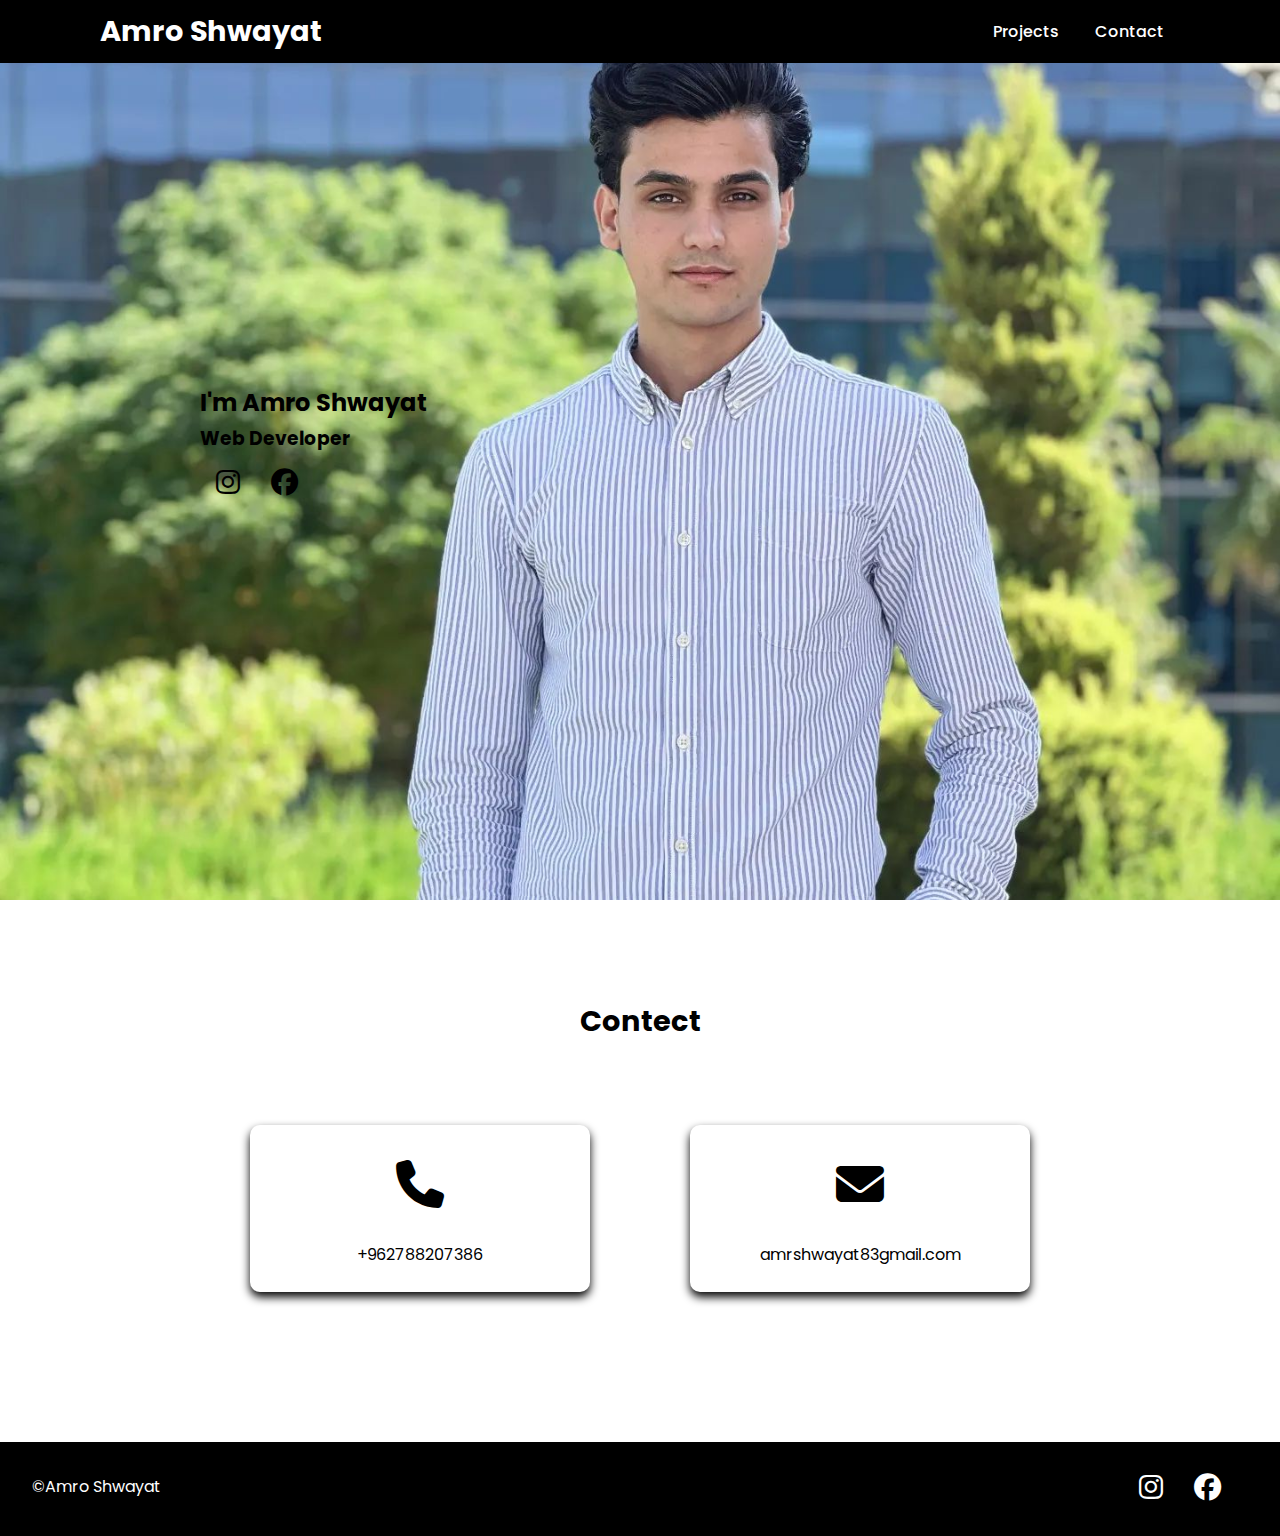
==== index.html @ 67c281c4 "Add files via upload" ====
<!DOCTYPE html>
<html lang="en">
<head>
    <meta charset="UTF-8">
    <meta name="viewport" content="width=device-width, initial-scale=1.0">
    <link rel="stylesheet" href="https://cdnjs.cloudflare.com/ajax/libs/font-awesome/6.6.0/css/all.min.css">
    <link rel="stylesheet" href="style.css">
    <title>Profile Amro Shwayat</title>
</head>
<body>
  <header>
    <a href="#"  class="logo">Amro Shwayat</a>
    <nav class="hn">
        
        <a href="#" calss="Projects">Projects</a>
        <a href="#c" calss="Contact">Contact</a>



    </nav>


  </header>
<section class="main">
    <div>
    <h2>I'm Amro Shwayat </h2>
    <h3>Web Developer</h3>

    <div class="social">
        <a href="https://www.instagram.com/amro_shwayat/"><i class="fa-brands fa-instagram"></i></a>
        <a href="https://web.facebook.com/profile.php?id=100011535995667"><i class="fa-brands fa-facebook"></i></a>
       
    </div>
</div>
</section>
<section>
    <h2 class="title">Contect</h2>
    <div class="contact" id="c">
        <div class="card">
            <div class="icon"><i class="fa-solid fa-phone"></i></div>
            <div class="info"><a href="tel:0788207386">+962788207386</a></div>
        </div>
        
            <div class="card">
                <div class="icon"><i class="fa-solid fa-envelope"></i></div>
                <div class="info"><a href="mailto:amrshwayat83gmail.com">amrshwayat83gmail.com</a></div>
            </div>
        
    </div>
 
</section>
<footer class="footer">
   <p>&copy;<span>Amro Shwayat</span></p> 
   <div class="s">
    <a href="https://www.instagram.com/amro_shwayat/"><i class="fa-brands fa-instagram" style="color: white;"></i></a>
    <a href="https://web.facebook.com/profile.php?id=100011535995667"><i class="fa-brands fa-facebook" style="color: white;"></i></a>
   
</div>
</footer>
</body>
</html>
---- style.css ----
@import url('https://fonts.googleapis.com/css2?family=Jacquarda+Bastarda+9&family=Poppins:ital,wght@0,100;0,200;0,300;0,400;0,500;0,600;0,700;0,800;0,900;1,100;1,200;1,300;1,400;1,500;1,600;1,700;1,800;1,900&display=swap');
*{
    font-family: 'Poppins','sans-serif';
    box-sizing: border-box;
    margin: 0;
    padding: 0;
    scroll-behavior: smooth;
}
header{
    background-color: black;
    position: fixed;
    width: 100%;
    z-index: 99999;
    justify-content: space-between;
    display:flex;
    align-items: center;
    padding: 10px 100px;
}
.logo{
text-decoration: none;
color: white;
font-weight: 700;
font-size: 1.8em;
}
.hn a{
    text-decoration: none;
  color: white;
  font-size: 500;
  font-weight: 500;
  padding: 1em;
   
}
.hn a:hover{
    color: rgb(4, 54, 254);
}
section{
    padding: 100px 200px;
}
.social {
  margin: 1em;
  color: brown;
}
.main{
    width: 100%;
    height: 100vh;
    display:flex;
    align-items: center;
    background: url(images/360043105_242501345287985_3541279357739974361_n.webp) no-repeat;
    background-size: cover;
   background-attachment: fixed;
}
.main h2{
    font-size: 1.5em;
    margin-bottom: 4px;
}
a i{
 color: black;
 font-size: 1.7em;
 padding-right: 1em;
 
}
.title{
    display: flex;
    justify-content: center;
  
font-weight: 700;
font-size: 1.8em;
}
.contact{
    display: flex;
    justify-content: center;
    flex-direction: row;
   flex-wrap: wrap;
    margin-top: 2em;
}
.card{
    background-color: white;
    width: 21.25em;
    box-shadow: 0 5px 10px rgb(1 1 1 / 15);
border-radius: 10px;
padding:25px;
margin: 50px;}
    .icon{
        padding-bottom: 20px;
        font-size: 3em;
        text-align: center;
    }
   
    .contact  :hover{
        transform: scale(1.1);
    }    
    .info{
        font-size: 1em;
        text-align: center;
    }
    .info a{
        color: black;
        text-decoration: none;
    }
    .footer{
      
        background-color: black;
       
    color: white;
        display:flex;
        justify-content: space-between;
        
       padding: 2em;
    width: 100%;
    
    }
    @media (max-width:641px){
        body{
            font-size: 12px;
        }
    
        .main h2{
            font-size: 0.8em;
        }
    
        .main h3{
            font-size: 0.4em;
        }
    }
    
    @media (max-width:300px){
        body{
            font-size: 10px;
         
        }
    }
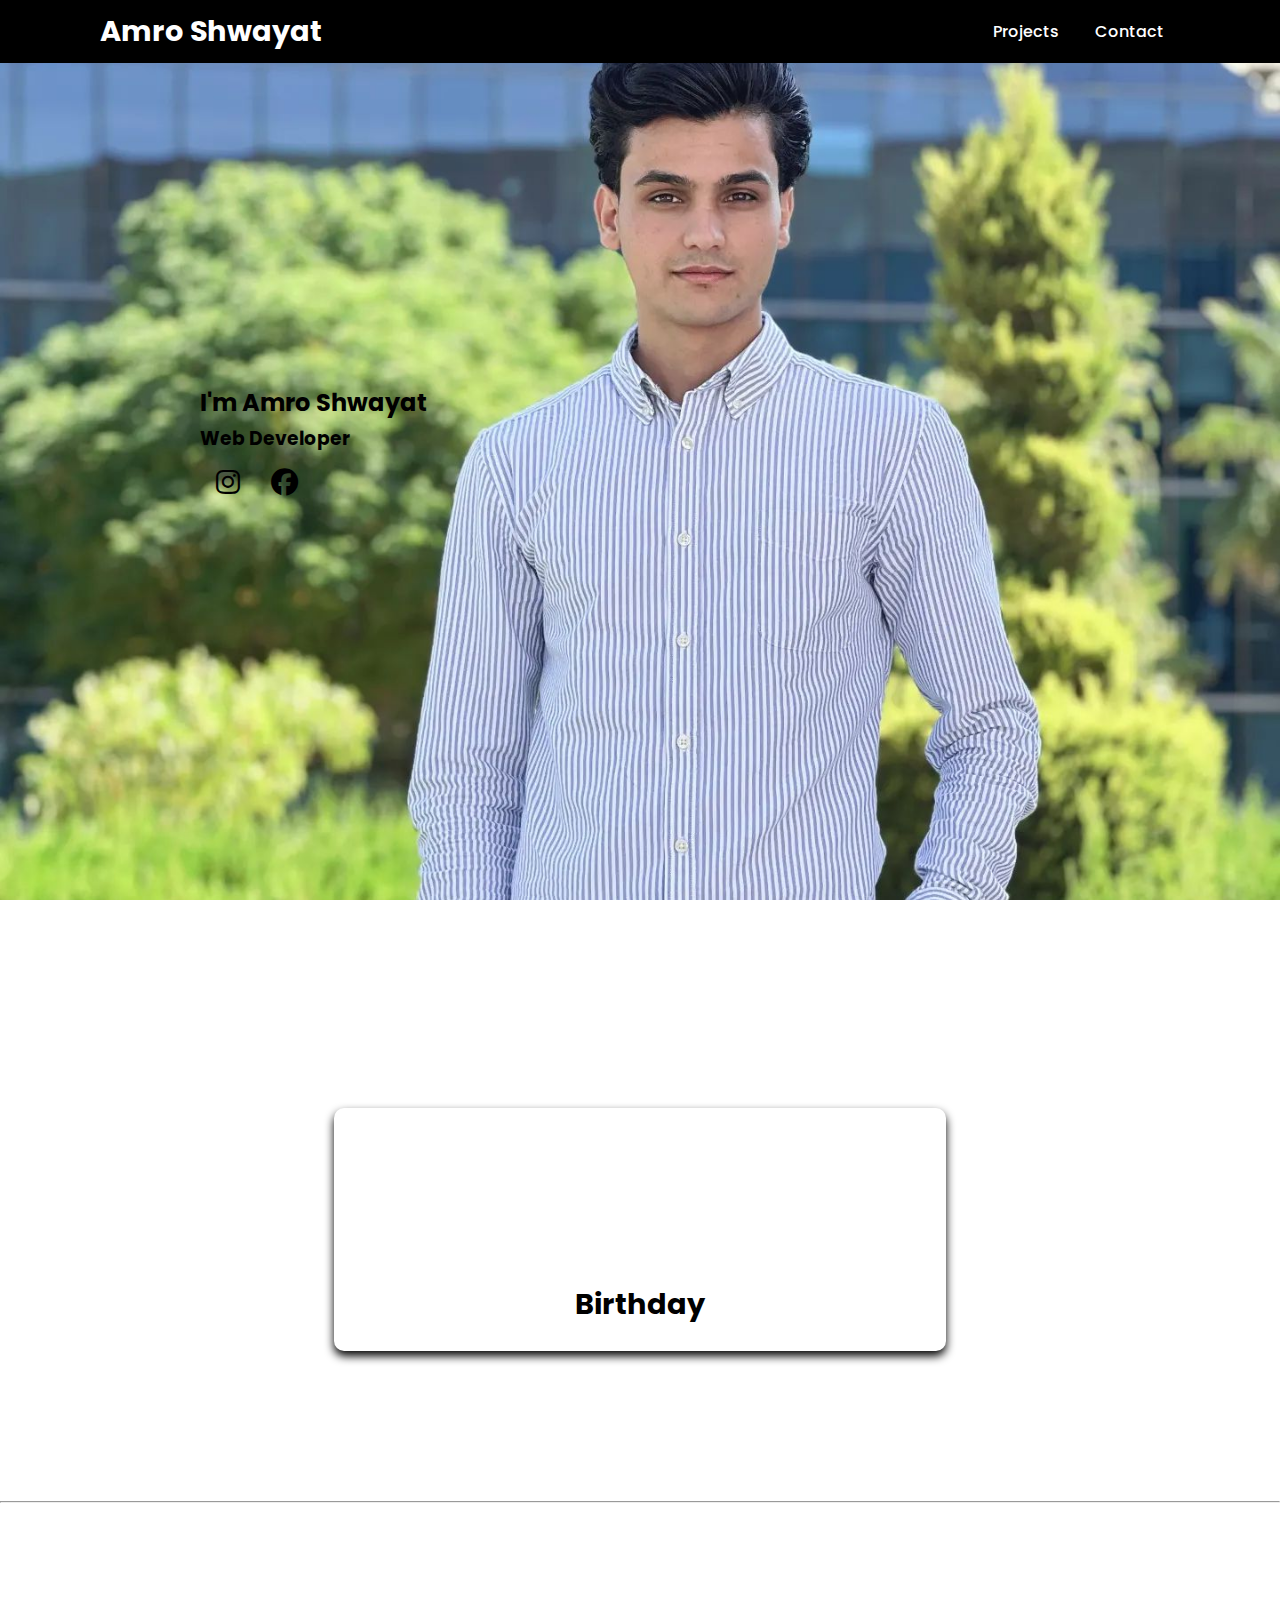
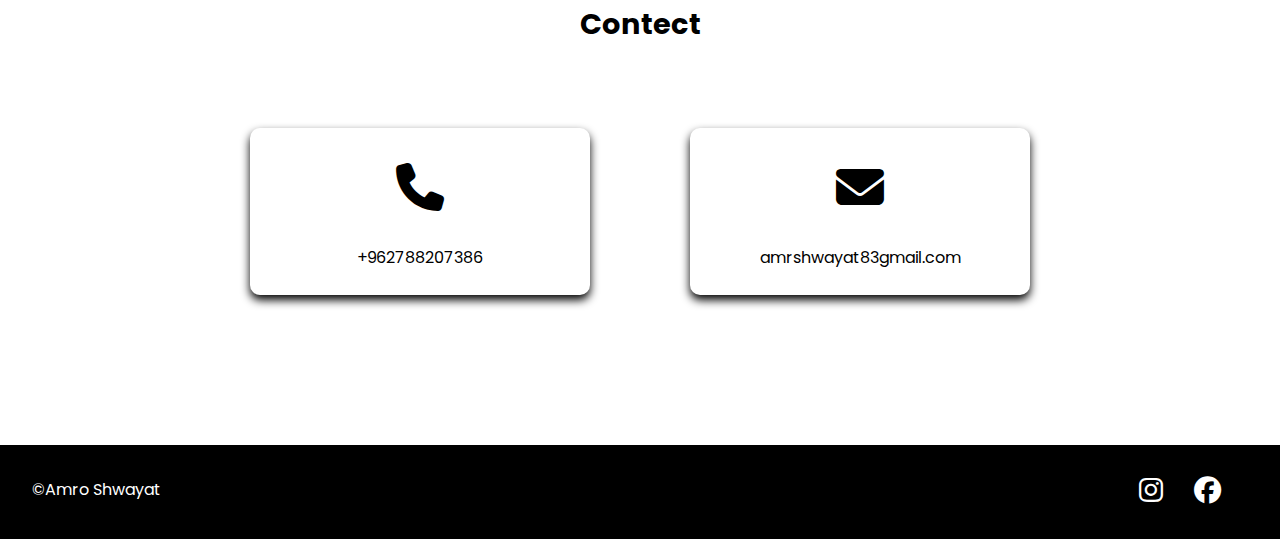
==== commit cca01ce8: "Add files via upload" ====
--- a/index.html
+++ b/index.html
@@ -6,14 +6,16 @@
     <link rel="stylesheet" href="https://cdnjs.cloudflare.com/ajax/libs/font-awesome/6.6.0/css/all.min.css">
     <link rel="stylesheet" href="style.css">
     <title>Profile Amro Shwayat</title>
+    <link rel="shortcut icon"  href="images/360043105_242501345287985_3541279357739974361_n.webp">
 </head>
 <body>
   <header>
     <a href="#"  class="logo">Amro Shwayat</a>
     <nav class="hn">
         
-        <a href="#" calss="Projects">Projects</a>
+        <a href="#b" calss="Projects">Projects</a>
         <a href="#c" calss="Contact">Contact</a>
+        
 
 
 
@@ -34,6 +36,18 @@
 </div>
 </section>
 <section>
+    <h2 class="title"Projects</h2>
+    <div class="contact" id="b">
+        <span class="card">
+            <div class="icon"><img src="./birthday/R.jpeg" alt="" style="width: 2em;"></div>
+            <div class="info"><a href="./birthday/index.html">Birthday</a></div>
+        </span>
+        
+        
+    </div>
+</section>
+<hr>
+<section>
     <h2 class="title">Contect</h2>
     <div class="contact" id="c">
         <div class="card">
@@ -49,6 +63,7 @@
     </div>
  
 </section>
+
 <footer class="footer">
    <p>&copy;<span>Amro Shwayat</span></p> 
    <div class="s">
@@ -57,5 +72,6 @@
    
 </div>
 </footer>
+
 </body>
 </html>